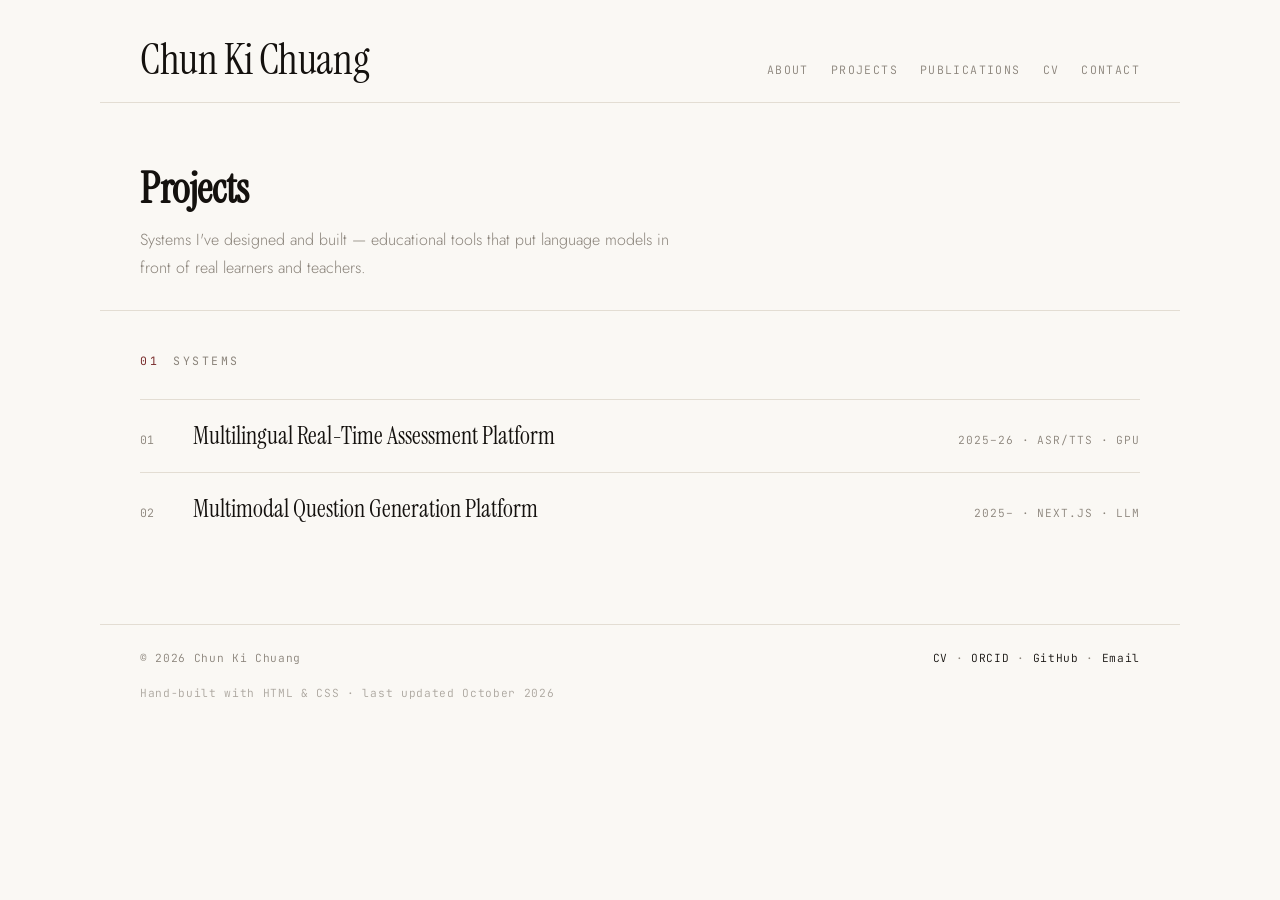
==== projects/index.html @ 0a82ef92 "add project pages and publications" ====
<!DOCTYPE html>
<html lang="en">
<head>
<meta charset="UTF-8" />
<meta name="viewport" content="width=device-width, initial-scale=1" />
<title>Projects — Chun Ki Chuang</title>
<meta name="description" content="Systems built by Chun Ki Chuang: multilingual assessment platforms and LLM-based educational tools." />
<link rel="preconnect" href="https://fonts.googleapis.com" />
<link rel="preconnect" href="https://fonts.gstatic.com" crossorigin />
<link href="https://fonts.googleapis.com/css2?family=Instrument+Serif:ital@0;1&family=Jost:wght@300;400;500&family=JetBrains+Mono:wght@400&display=swap" rel="stylesheet" />
<link rel="stylesheet" href="/style.css" />
</head>
<body>

<header class="masthead">
  <a class="masthead__name" href="/">Chun Ki Chuang</a>
  <nav class="masthead__nav">
    <a href="/#about">About</a>
    <a href="/projects/">Projects</a>
    <a href="/publications/">Publications</a>
    <a href="/cv.pdf">CV</a>
    <a href="mailto:kimcck@connect.hku.hk">Contact</a>
  </nav>
</header>

<div class="page-head">
  <h1 class="page-head__title">Projects</h1>
  <p class="page-head__sub">Systems I've designed and built &mdash; educational tools that put language models in front of real learners and teachers.</p>
</div>

<main>

  <section>
    <h2 class="section-label"><span class="section-num">01</span> Systems</h2>
    <ol class="index">
      <li class="index__item">
        <span class="index__num">01</span>
        <a class="index__title" href="/projects/kindkernel/">Multilingual Real-Time Assessment Platform</a>
        <span class="index__meta">2025–26 &middot; ASR/TTS &middot; GPU</span>
      </li>
      <li class="index__item">
        <span class="index__num">02</span>
        <a class="index__title" href="/projects/multimodal-qg/">Multimodal Question Generation Platform</a>
        <span class="index__meta">2025– &middot; Next.js &middot; LLM</span>
      </li>
    </ol>
  </section>

</main>

<footer class="colophon">
  <span>&copy; 2026 Chun Ki Chuang</span>
  <span class="colophon__links">
    <a href="/cv.pdf">CV</a> &middot;
    <a href="https://orcid.org/0009-0008-6621-2926">ORCID</a> &middot;
    <a href="https://github.com/chunkichuang">GitHub</a> &middot;
    <a href="mailto:kimcck@connect.hku.hk">Email</a>
  </span>
  <span class="colophon__note">Hand-built with HTML &amp; CSS &middot; last updated October 2026</span>
</footer>

</body>
</html>
---- style.css ----
/* ============================================
   Chun Ki Chuang — stylesheet
   ============================================ */

:root{
  --paper:#faf8f4;
  --ink:#14110e;
  --muted:#8a837a;
  --rule:#e3ddd3;
  --accent:#7a2e2e;
  --col:1080px;
  --gap:56px;
}

*{box-sizing:border-box}

body{
  margin:0;
  background:var(--paper);
  color:var(--ink);
  font-family:"Jost",system-ui,sans-serif;
  font-weight:300;
  line-height:1.75;
  -webkit-font-smoothing:antialiased;
}

a{color:var(--ink);text-decoration:none}
strong{font-weight:500}

/* ---------- masthead ---------- */
.masthead{
  max-width:var(--col);
  margin:0 auto;
  padding:40px 40px 20px;
  display:flex;
  align-items:baseline;
  justify-content:space-between;
  gap:24px;
  flex-wrap:wrap;
  border-bottom:1px solid var(--rule);
}
.masthead__name{
  font-family:"Instrument Serif",serif;
  font-size:2.6rem;
  line-height:1;
  letter-spacing:-.01em;
}
.masthead__nav{
  display:flex;
  gap:22px;
  font-family:"JetBrains Mono",monospace;
  font-size:.72rem;
  text-transform:uppercase;
  letter-spacing:.12em;
}
.masthead__nav a{color:var(--muted);transition:color .18s}
.masthead__nav a:hover{color:var(--accent)}

/* ---------- now band ---------- */
.now{
  max-width:var(--col);
  margin:0 auto;
  padding:14px 40px;
  display:flex;
  align-items:baseline;
  gap:12px;
  flex-wrap:wrap;
  font-family:"JetBrains Mono",monospace;
  font-size:.72rem;
  letter-spacing:.04em;
  color:var(--muted);
  border-bottom:1px solid var(--rule);
}
.now__dot{
  width:7px;height:7px;
  border-radius:50%;
  background:var(--accent);
  align-self:center;
  flex:none;
}
.now__label{
  text-transform:uppercase;
  letter-spacing:.18em;
  color:var(--ink);
}
.now__text{color:var(--ink)}
.now__date{margin-left:auto}

/* ---------- homepage intro ---------- */
.intro{
  max-width:var(--col);
  margin:0 auto;
  padding:72px 40px 40px;
  display:grid;
  grid-template-columns:240px 1fr;
  gap:var(--gap);
}
.rail__lead{
  margin:0 0 6px;
  font-family:"JetBrains Mono",monospace;
  font-size:.68rem;
  text-transform:uppercase;
  letter-spacing:.2em;
  color:var(--muted);
  border-bottom:1px solid var(--rule);
  padding-bottom:8px;
}
.meta{
  margin:0;
  font-family:"JetBrains Mono",monospace;
  font-size:.7rem;
  text-transform:uppercase;
  letter-spacing:.08em;
  line-height:1.5;
  color:var(--muted);
}
.meta dt{margin-top:16px}
.meta dd{
  margin:2px 0 0;
  color:var(--ink);
  text-transform:none;
  letter-spacing:0;
}
.meta dd a{border-bottom:1px solid var(--rule)}
.meta dd a:hover{border-color:var(--accent);color:var(--accent)}

.intro__lead{
  font-family:"Instrument Serif",serif;
  font-size:1.85rem;
  line-height:1.35;
  letter-spacing:-.005em;
  margin:0 0 1.2em;
  max-width:34ch;
}
.intro__bio p{margin:0 0 1.3em;max-width:62ch}
.intro__bio a{border-bottom:1px solid var(--rule)}
.intro__bio a:hover{border-color:var(--accent);color:var(--accent)}

/* ---------- generic section ---------- */
section{max-width:var(--col);margin:0 auto;padding:40px}
.section-label{
  font-family:"JetBrains Mono",monospace;
  font-weight:400;
  font-size:.72rem;
  text-transform:uppercase;
  letter-spacing:.22em;
  color:var(--muted);
  margin:0 0 28px;
  display:flex;
  gap:14px;
  align-items:baseline;
}
.section-num{color:var(--accent)}

/* ---------- work index ---------- */
.index{list-style:none;margin:0;padding:0}
.index__item{
  display:flex;
  align-items:baseline;
  gap:24px;
  padding:20px 0;
  border-top:1px solid var(--rule);
}
.index__num{
  font-family:"JetBrains Mono",monospace;
  font-size:.72rem;
  color:var(--muted);
  min-width:2.5em;
}
.index__title{
  font-family:"Instrument Serif",serif;
  font-size:1.5rem;
  line-height:1.3;
  transition:color .18s;
}
.index__item:hover .index__title{color:var(--accent)}
.index__meta{
  margin-left:auto;
  font-family:"JetBrains Mono",monospace;
  font-size:.7rem;
  text-transform:uppercase;
  letter-spacing:.08em;
  color:var(--muted);
  white-space:nowrap;
}

/* ---------- publications list ---------- */
.pubs__list{list-style:none;margin:0;padding:0}
.pubs__list li{
  padding:22px 0;
  border-top:1px solid var(--rule);
  max-width:74ch;
}
.pubs__title{
  font-family:"Instrument Serif",serif;
  font-size:1.25rem;
  line-height:1.35;
  margin:0 0 8px;
}
.pubs__authors{margin:0 0 4px;font-size:.95rem}
.pubs__venue{
  margin:0;
  font-size:.9rem;
  font-style:italic;
  color:var(--muted);
}
.pubs__role{
  margin:6px 0 0;
  font-family:"JetBrains Mono",monospace;
  font-size:.65rem;
  text-transform:uppercase;
  letter-spacing:.1em;
  color:var(--accent);
}

/* ---------- subpage header ---------- */
.page-head{
  max-width:var(--col);
  margin:0 auto;
  padding:64px 40px 28px;
  border-bottom:1px solid var(--rule);
}
.page-head__title{
  font-family:"Instrument Serif",serif;
  font-size:2.6rem;
  line-height:1.1;
  letter-spacing:-.01em;
  margin:0;
}
.page-head__sub{
  margin:14px 0 0;
  max-width:62ch;
  color:var(--muted);
}

/* ---------- case study ---------- */
.case{
  max-width:var(--col);
  margin:0 auto;
  padding:56px 40px 24px;
}
.case__eyebrow{
  font-family:"JetBrains Mono",monospace;
  font-size:.7rem;
  text-transform:uppercase;
  letter-spacing:.2em;
  color:var(--accent);
  margin:0 0 14px;
}
.case__title{
  font-family:"Instrument Serif",serif;
  font-size:2.6rem;
  line-height:1.1;
  letter-spacing:-.01em;
  margin:0 0 18px;
  max-width:22ch;
}
.case__byline{
  display:flex;
  flex-wrap:wrap;
  gap:8px 22px;
  font-family:"JetBrains Mono",monospace;
  font-size:.7rem;
  text-transform:uppercase;
  letter-spacing:.08em;
  color:var(--muted);
  padding-bottom:22px;
  border-bottom:1px solid var(--rule);
}
.case__byline span{white-space:nowrap}
.case__byline a{border-bottom:1px solid var(--rule)}
.case__byline a:hover{color:var(--accent);border-color:var(--accent)}

.case__block{margin-top:52px}
.case__h{
  font-family:"JetBrains Mono",monospace;
  font-weight:400;
  font-size:.72rem;
  text-transform:uppercase;
  letter-spacing:.22em;
  color:var(--muted);
  margin:0 0 18px;
}
.case p{max-width:68ch;margin:0 0 1.2em}
.case ul{max-width:68ch;padding-left:1.1em;margin:0 0 1.2em}
.case li{margin-bottom:.55em}
.case li::marker{color:var(--accent)}

/* pipeline diagram */
.pipeline{
  display:flex;
  align-items:stretch;
  flex-wrap:wrap;
  margin:0 0 8px;
  border:1px solid var(--rule);
  border-radius:2px;
  overflow:hidden;
}
.pipeline__step{
  flex:1 1 0;
  min-width:130px;
  padding:18px 16px;
  border-right:1px solid var(--rule);
  display:flex;
  flex-direction:column;
  gap:6px;
}
.pipeline__step:last-child{border-right:none}
.pipeline__step b{
  font-family:"Instrument Serif",serif;
  font-weight:400;
  font-size:1.05rem;
}
.pipeline__step small{
  font-family:"JetBrains Mono",monospace;
  font-size:.62rem;
  text-transform:uppercase;
  letter-spacing:.08em;
  color:var(--muted);
}
.pipeline__cap{
  font-family:"JetBrains Mono",monospace;
  font-size:.65rem;
  letter-spacing:.06em;
  color:var(--muted);
  margin:10px 0 0;
}

/* stack chips */
.stack{
  display:flex;
  flex-wrap:wrap;
  gap:8px;
  margin:0 0 8px;
  padding:0;
  list-style:none;
}
.stack li{
  font-family:"JetBrains Mono",monospace;
  font-size:.64rem;
  text-transform:uppercase;
  letter-spacing:.08em;
  color:var(--muted);
  border:1px solid var(--rule);
  border-radius:999px;
  padding:5px 12px;
  margin:0;
}

/* callout */
.note{
  border-left:2px solid var(--accent);
  padding:4px 0 4px 18px;
  margin:18px 0 0;
  max-width:66ch;
  font-size:.94rem;
  color:var(--muted);
}
.note strong{color:var(--ink);font-weight:500}

/* image slot */
.figure{
  border:1px dashed var(--rule);
  border-radius:2px;
  padding:48px 20px;
  text-align:center;
  font-family:"JetBrains Mono",monospace;
  font-size:.68rem;
  letter-spacing:.1em;
  text-transform:uppercase;
  color:var(--muted);
}
.figure img{width:100%;display:block}

/* prev / next */
.pagenav{
  max-width:var(--col);
  margin:40px auto 0;
  padding:26px 40px 0;
  display:flex;
  justify-content:space-between;
  gap:20px;
  border-top:1px solid var(--rule);
  font-family:"JetBrains Mono",monospace;
  font-size:.7rem;
  text-transform:uppercase;
  letter-spacing:.08em;
}
.pagenav a{color:var(--muted);transition:color .18s}
.pagenav a:hover{color:var(--accent)}
.pagenav b{
  display:block;
  color:var(--ink);
  font-family:"Instrument Serif",serif;
  font-weight:400;
  font-size:1.15rem;
  text-transform:none;
  letter-spacing:0;
  margin-top:6px;
}
.pagenav .next{text-align:right}

/* ---------- colophon ---------- */
.colophon{
  max-width:var(--col);
  margin:40px auto 0;
  padding:24px 40px 64px;
  display:flex;
  justify-content:space-between;
  gap:16px;
  flex-wrap:wrap;
  font-family:"JetBrains Mono",monospace;
  font-size:.7rem;
  letter-spacing:.06em;
  color:var(--muted);
  border-top:1px solid var(--rule);
}
.colophon a:hover{color:var(--accent)}
.colophon__note{flex-basis:100%;opacity:.7}

/* ---------- mobile ---------- */
@media(max-width:720px){
  .masthead{padding:28px 22px 16px}
  .masthead__name{font-size:2rem}
  .masthead__nav{gap:16px;font-size:.66rem}
  .now{padding:12px 22px}
  .now__date{margin-left:0;flex-basis:100%}
  .intro{grid-template-columns:1fr;padding:48px 22px 24px;gap:36px}
  .intro__lead{font-size:1.5rem}
  section{padding:32px 22px}
  .page-head{padding:44px 22px 22px}
  .page-head__title{font-size:2rem}
  .case{padding:40px 22px 16px}
  .case__title{font-size:2rem}
  .pipeline{flex-direction:column}
  .pipeline__step{border-right:none;border-bottom:1px solid var(--rule)}
  .pipeline__step:last-child{border-bottom:none}
  .pagenav{padding:22px 22px 0}
  .colophon{padding:20px 22px 48px}
  .index__item{flex-wrap:wrap;gap:6px 16px}
  .index__meta{margin-left:0;flex-basis:100%;white-space:normal}
}
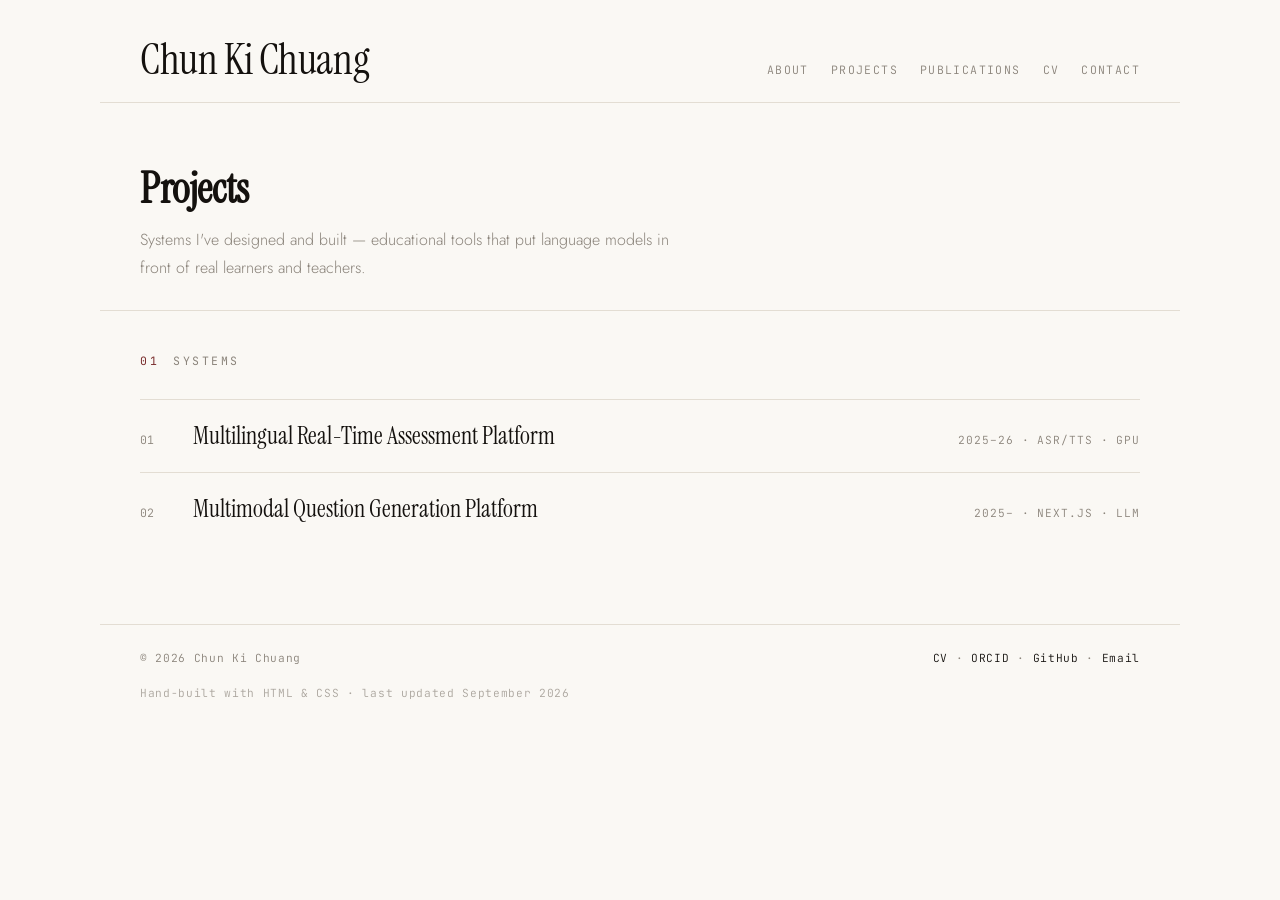
==== commit 7daef9d8: "add stuff" ====
--- a/projects/index.html
+++ b/projects/index.html
@@ -56,7 +56,7 @@
     <a href="https://github.com/chunkichuang">GitHub</a> &middot;
     <a href="mailto:kimcck@connect.hku.hk">Email</a>
   </span>
-  <span class="colophon__note">Hand-built with HTML &amp; CSS &middot; last updated October 2026</span>
+  <span class="colophon__note">Hand-built with HTML &amp; CSS &middot; last updated September 2026</span>
 </footer>
 
 </body>
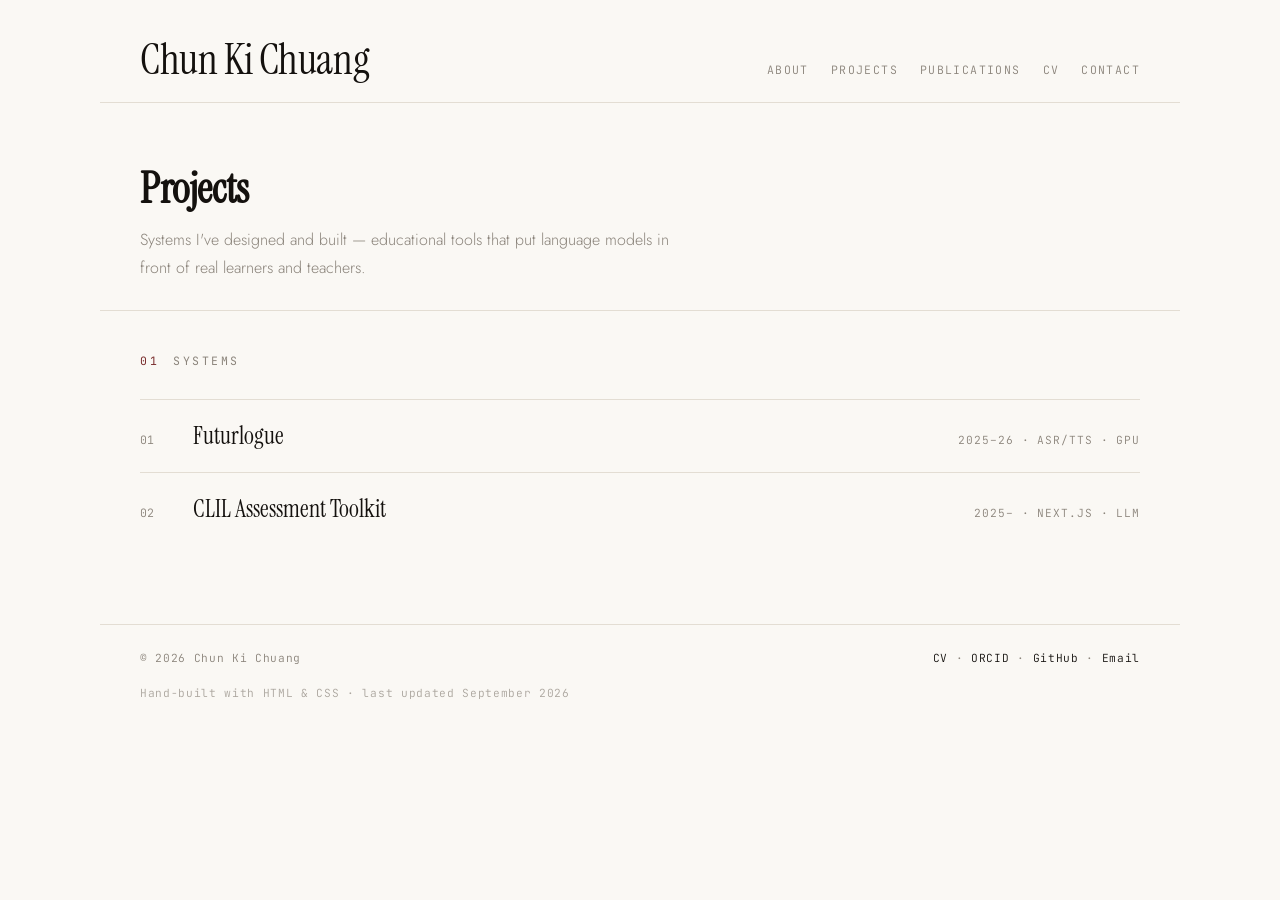
==== commit 59322094: "add stuff" ====
--- a/projects/index.html
+++ b/projects/index.html
@@ -35,12 +35,12 @@
     <ol class="index">
       <li class="index__item">
         <span class="index__num">01</span>
-        <a class="index__title" href="/projects/kindkernel/">Multilingual Real-Time Assessment Platform</a>
+        <a class="index__title" href="/projects/futurlogue/">Futurlogue</a>
         <span class="index__meta">2025–26 &middot; ASR/TTS &middot; GPU</span>
       </li>
       <li class="index__item">
         <span class="index__num">02</span>
-        <a class="index__title" href="/projects/multimodal-qg/">Multimodal Question Generation Platform</a>
+        <a class="index__title" href="/projects/multimodal-qg/">CLIL Assessment Toolkit</a>
         <span class="index__meta">2025– &middot; Next.js &middot; LLM</span>
       </li>
     </ol>
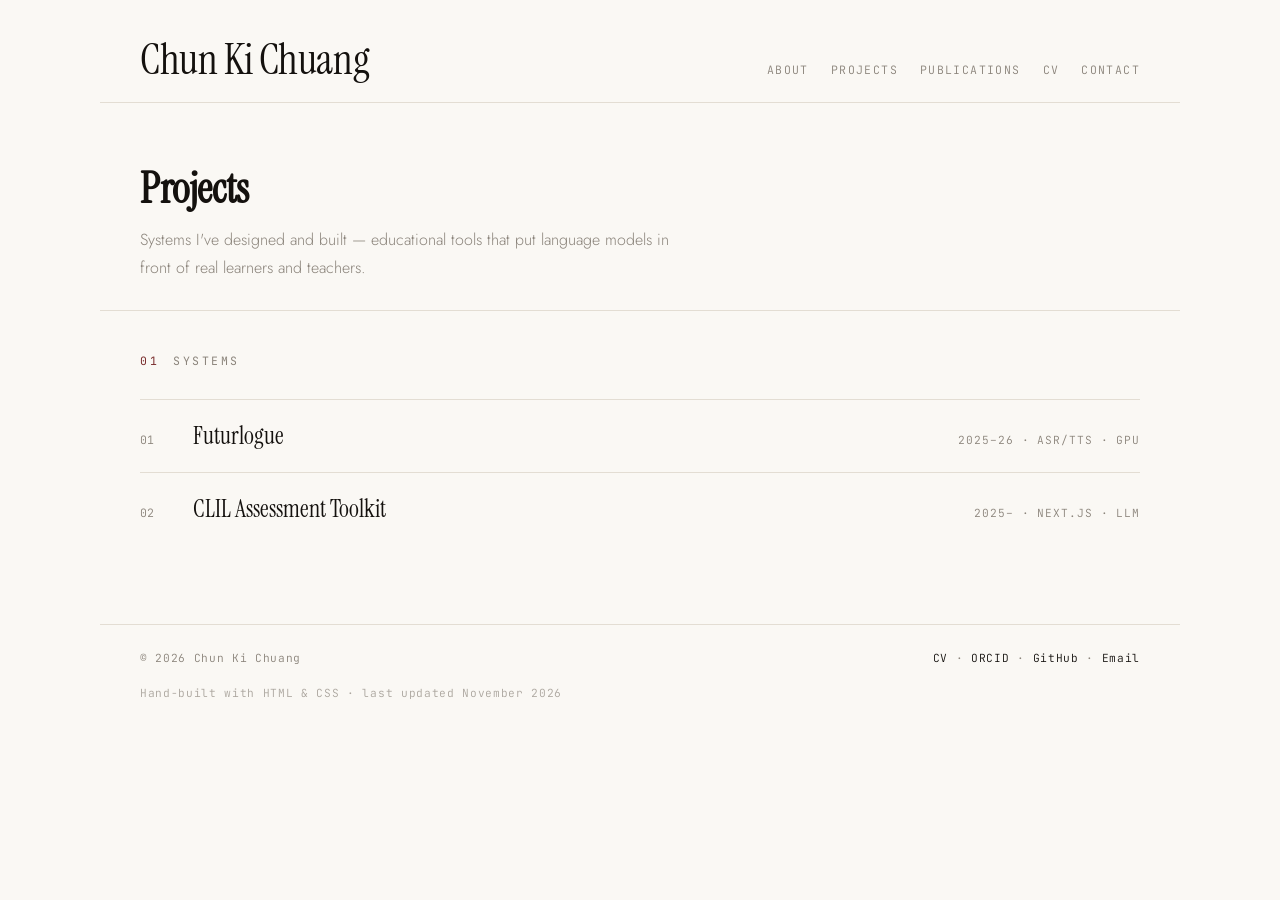
==== commit bbca0112: "Update portfolio bio, research list, public CV, and US English spelling (Nov 2026)" ====
--- a/projects/index.html
+++ b/projects/index.html
@@ -56,7 +56,7 @@
     <a href="https://github.com/chunkichuang">GitHub</a> &middot;
     <a href="mailto:kimcck@connect.hku.hk">Email</a>
   </span>
-  <span class="colophon__note">Hand-built with HTML &amp; CSS &middot; last updated September 2026</span>
+  <span class="colophon__note">Hand-built with HTML &amp; CSS &middot; last updated November 2026</span>
 </footer>
 
 </body>
--- a/style.css
+++ b/style.css
@@ -66,8 +66,8 @@
   gap:12px;
   flex-wrap:wrap;
   font-family:"JetBrains Mono",monospace;
-  font-size:.72rem;
-  letter-spacing:.04em;
+  font-size:.7rem;
+  letter-spacing:.02em;
   color:var(--muted);
   border-bottom:1px solid var(--rule);
 }
@@ -439,4 +439,57 @@
   .colophon{padding:20px 22px 48px}
   .index__item{flex-wrap:wrap;gap:6px 16px}
   .index__meta{margin-left:0;flex-basis:100%;white-space:normal}
+}
+
+/* ---------- screenshot gallery (horizontal scroll-snap) ---------- */
+.shots{
+  display:flex;
+  gap:20px;
+  margin:0;
+  padding:0 0 20px;
+  overflow-x:auto;
+  scroll-snap-type:x mandatory;
+  -webkit-overflow-scrolling:touch;
+  scrollbar-width:thin;
+  scrollbar-color:var(--rule) transparent;
+}
+.shots::-webkit-scrollbar{height:6px}
+.shots::-webkit-scrollbar-track{background:transparent}
+.shots::-webkit-scrollbar-thumb{background:var(--rule);border-radius:3px}
+
+.shot{
+  flex:0 0 72%;
+  min-width:0;
+  margin:0;
+  scroll-snap-align:center;
+}
+
+.shot a{display:block;line-height:0}
+
+.shot img{
+  width:100%;
+  aspect-ratio:16 / 10;
+  object-fit:contain;
+  object-position:top center;
+  background:#fff;
+  border:1px solid var(--rule);
+  border-radius:2px;
+}
+
+.shot__cap{
+  margin:10px 0 0;
+  font-family:"JetBrains Mono",monospace;
+  font-size:.66rem;
+  line-height:1.6;
+  color:var(--muted);
+  max-width:62ch;
+}
+
+/* first slide flush left, last flush right */
+.shot:first-child{margin-left:0}
+
+@media(max-width:720px){
+  .shot{flex:0 0 86%}
+  .shots{gap:14px}
+  .shot img{aspect-ratio:4 / 3}
 }
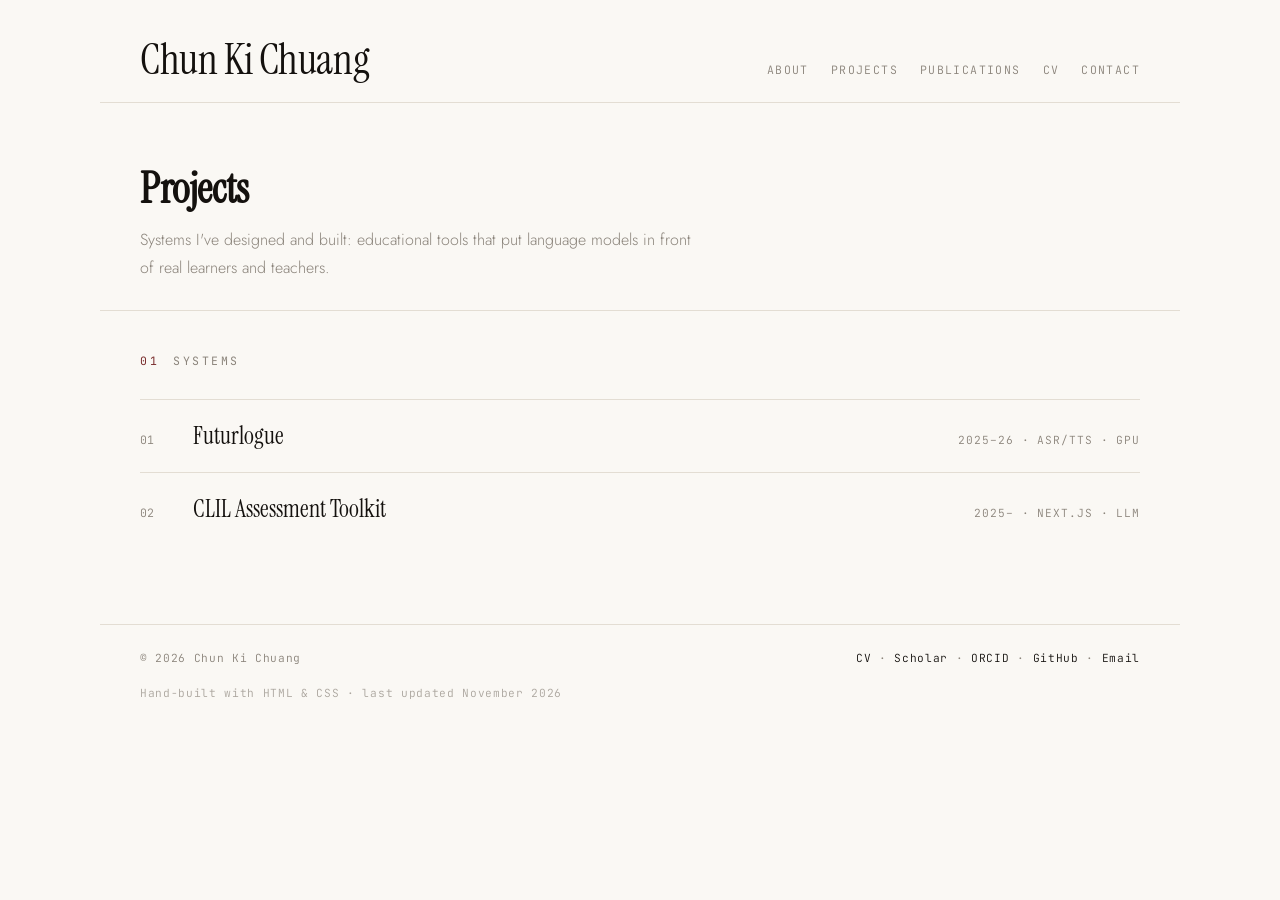
==== commit 8b302bb7: "Refine bio prose, remove body em dashes, and add Google Scholar link" ====
--- a/projects/index.html
+++ b/projects/index.html
@@ -25,7 +25,7 @@
 
 <div class="page-head">
   <h1 class="page-head__title">Projects</h1>
-  <p class="page-head__sub">Systems I've designed and built &mdash; educational tools that put language models in front of real learners and teachers.</p>
+  <p class="page-head__sub">Systems I've designed and built: educational tools that put language models in front of real learners and teachers.</p>
 </div>
 
 <main>
@@ -52,6 +52,7 @@
   <span>&copy; 2026 Chun Ki Chuang</span>
   <span class="colophon__links">
     <a href="/cv.pdf">CV</a> &middot;
+    <a href="https://scholar.google.com/citations?user=XaIp2eMAAAAJ&amp;hl=en">Scholar</a> &middot;
     <a href="https://orcid.org/0009-0008-6621-2926">ORCID</a> &middot;
     <a href="https://github.com/chunkichuang">GitHub</a> &middot;
     <a href="mailto:kimcck@connect.hku.hk">Email</a>
--- a/style.css
+++ b/style.css
@@ -66,8 +66,8 @@
   gap:12px;
   flex-wrap:wrap;
   font-family:"JetBrains Mono",monospace;
-  font-size:.7rem;
-  letter-spacing:.02em;
+  font-size:.72rem;
+  letter-spacing:.04em;
   color:var(--muted);
   border-bottom:1px solid var(--rule);
 }
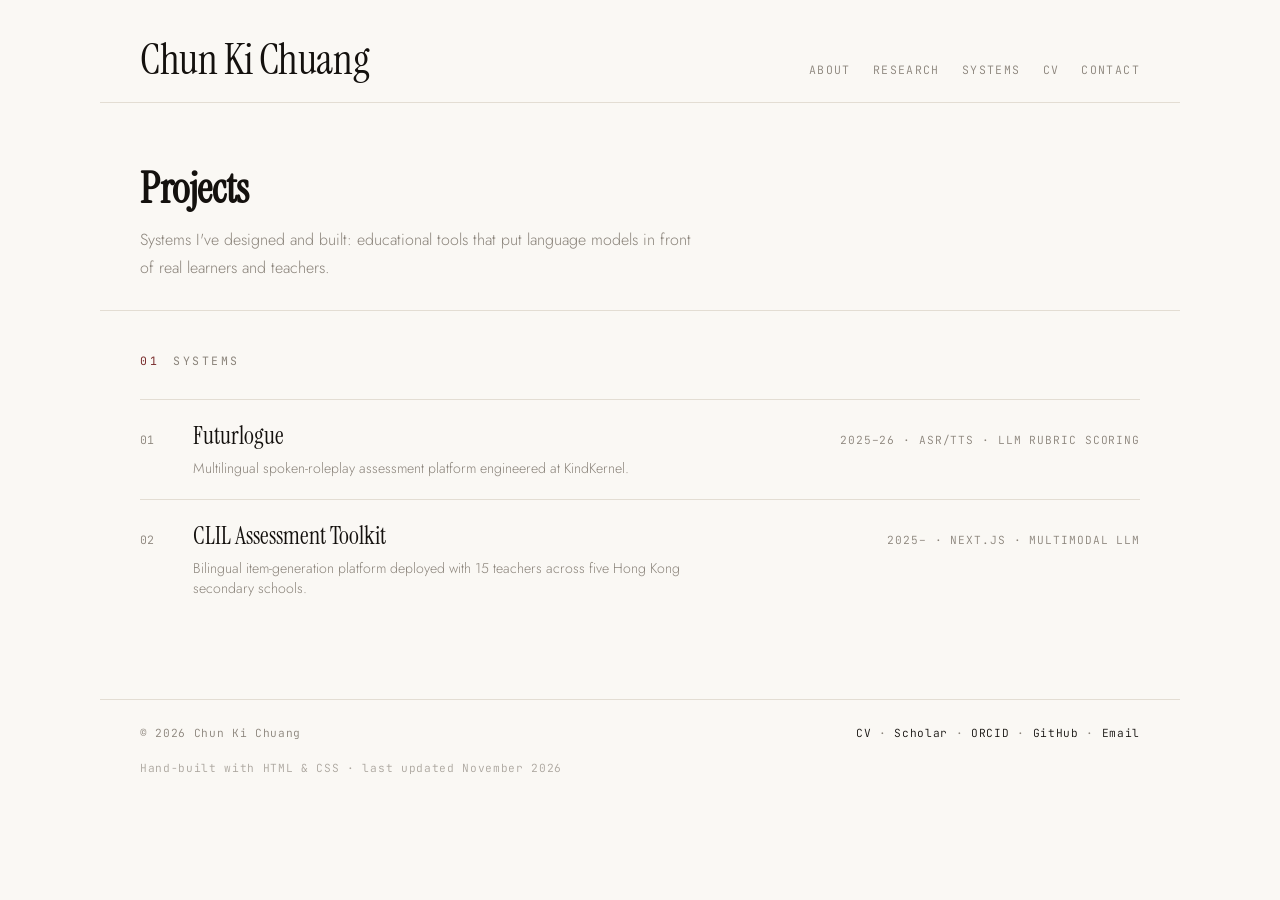
==== commit aae45d32: "Audit site navigation, bio, research/systems metadata, and public CV" ====
--- a/projects/index.html
+++ b/projects/index.html
@@ -16,10 +16,10 @@
   <a class="masthead__name" href="/">Chun Ki Chuang</a>
   <nav class="masthead__nav">
     <a href="/#about">About</a>
-    <a href="/projects/">Projects</a>
-    <a href="/publications/">Publications</a>
+    <a href="/publications/">Research</a>
+    <a href="/projects/">Systems</a>
     <a href="/cv.pdf">CV</a>
-    <a href="mailto:kimcck@connect.hku.hk">Contact</a>
+    <a href="#contact">Contact</a>
   </nav>
 </header>
 
@@ -35,29 +35,35 @@
     <ol class="index">
       <li class="index__item">
         <span class="index__num">01</span>
-        <a class="index__title" href="/projects/futurlogue/">Futurlogue</a>
-        <span class="index__meta">2025–26 &middot; ASR/TTS &middot; GPU</span>
+        <div class="index__main">
+          <a class="index__title" href="/projects/futurlogue/">Futurlogue</a>
+          <p class="index__sub">Multilingual spoken-roleplay assessment platform engineered at KindKernel.</p>
+        </div>
+        <span class="index__meta">2025&ndash;26 &middot; ASR/TTS &middot; LLM Rubric Scoring</span>
       </li>
       <li class="index__item">
         <span class="index__num">02</span>
-        <a class="index__title" href="/projects/multimodal-qg/">CLIL Assessment Toolkit</a>
-        <span class="index__meta">2025– &middot; Next.js &middot; LLM</span>
+        <div class="index__main">
+          <a class="index__title" href="/projects/multimodal-qg/">CLIL Assessment Toolkit</a>
+          <p class="index__sub">Bilingual item-generation platform deployed with 15 teachers across five Hong Kong secondary schools.</p>
+        </div>
+        <span class="index__meta">2025&ndash; &middot; Next.js &middot; Multimodal LLM</span>
       </li>
     </ol>
   </section>
 
 </main>
 
-<footer class="colophon">
-  <span>&copy; 2026 Chun Ki Chuang</span>
-  <span class="colophon__links">
+<footer id="contact" class="colophon">
+  <p class="colophon__copy">&copy; 2026 Chun Ki Chuang</p>
+  <nav class="colophon__links" aria-label="Profile links">
     <a href="/cv.pdf">CV</a> &middot;
     <a href="https://scholar.google.com/citations?user=XaIp2eMAAAAJ&amp;hl=en">Scholar</a> &middot;
     <a href="https://orcid.org/0009-0008-6621-2926">ORCID</a> &middot;
     <a href="https://github.com/chunkichuang">GitHub</a> &middot;
     <a href="mailto:kimcck@connect.hku.hk">Email</a>
-  </span>
-  <span class="colophon__note">Hand-built with HTML &amp; CSS &middot; last updated November 2026</span>
+  </nav>
+  <p class="colophon__note">Hand-built with HTML &amp; CSS &middot; last updated November 2026</p>
 </footer>
 
 </body>
--- a/style.css
+++ b/style.css
@@ -167,6 +167,10 @@
   color:var(--muted);
   min-width:2.5em;
 }
+.index__main{
+  flex:1;
+  min-width:0;
+}
 .index__title{
   font-family:"Instrument Serif",serif;
   font-size:1.5rem;
@@ -174,6 +178,17 @@
   transition:color .18s;
 }
 .index__item:hover .index__title{color:var(--accent)}
+.index__sub{
+  margin:5px 0 0;
+  max-width:66ch;
+  font-size:.88rem;
+  line-height:1.45;
+  color:var(--muted);
+}
+.index__sub strong{
+  color:var(--ink);
+  font-weight:500;
+}
 .index__meta{
   margin-left:auto;
   font-family:"JetBrains Mono",monospace;
@@ -415,6 +430,7 @@
   color:var(--muted);
   border-top:1px solid var(--rule);
 }
+.colophon p{margin:0}
 .colophon a:hover{color:var(--accent)}
 .colophon__note{flex-basis:100%;opacity:.7}
 
